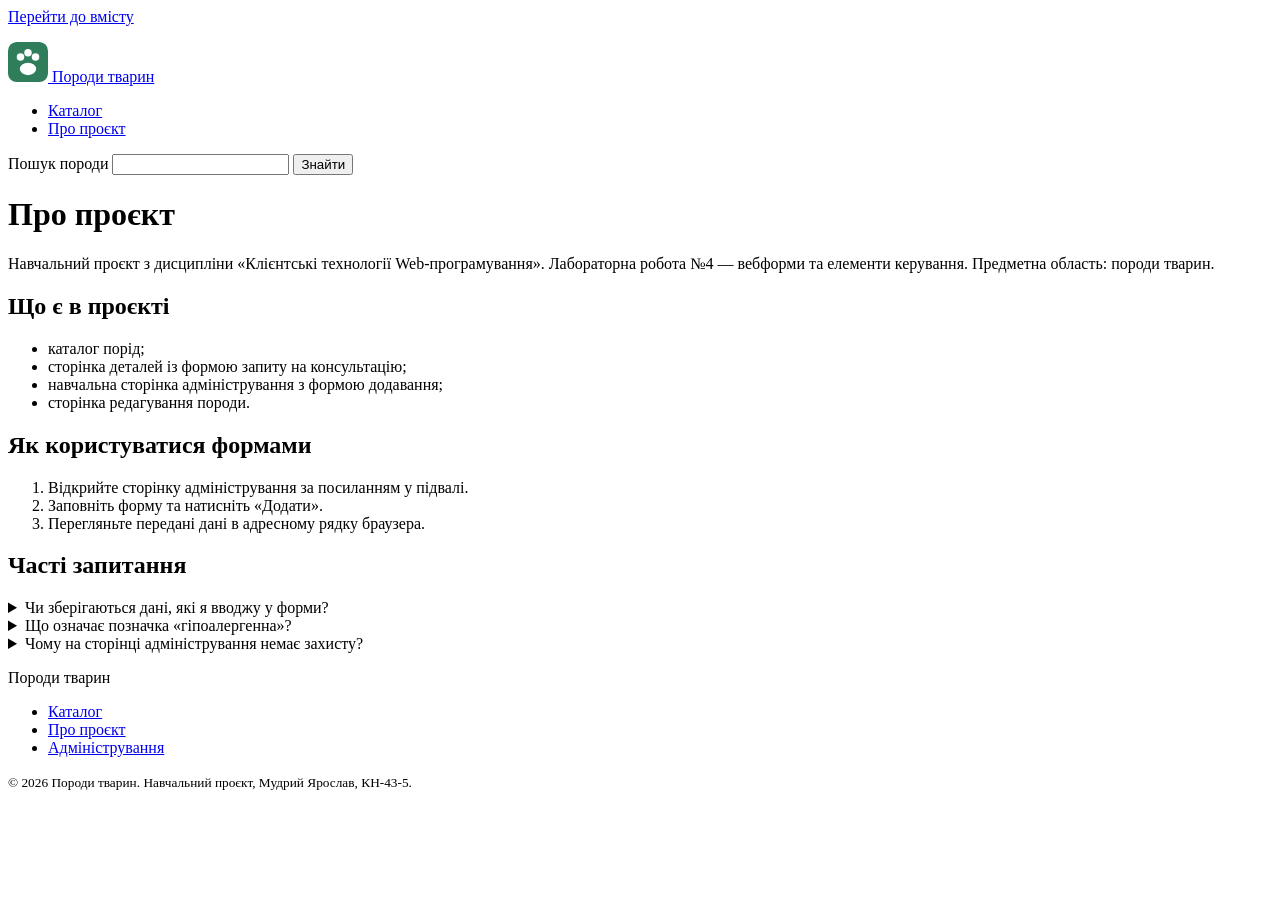
==== about.html @ d3039770 "Стилі каталогу та сторінки «Про проєкт»" ====
<!DOCTYPE html>
<html lang="uk">
<head>
  <meta charset="utf-8">
  <meta name="viewport" content="width=device-width, initial-scale=1">
  <title>Про проєкт — Породи тварин</title>
  <meta name="description" content="Про навчальний проєкт каталогу порід тварин: мета, склад і дані форм.">
  <link rel="icon" href="images/logo.svg" type="image/svg+xml">
  <link rel="stylesheet" href="css/main.css">
</head>
<body>
  <a class="skip-link" href="#main">Перейти до вмісту</a>
  <header class="site-header">
    <p class="site-header__brand"><a href="index.html"><img class="site-header__logo" src="images/logo.svg" alt="" width="40" height="40"> Породи тварин</a></p>
    <nav class="site-nav" aria-label="Основне меню">
      <ul>
        <li><a href="index.html">Каталог</a></li>
        <li><a href="about.html" aria-current="page">Про проєкт</a></li>
      </ul>
    </nav>
    <form class="search" action="index.html" method="get" role="search">
      <label class="form__label form__label--inline" for="site-search">Пошук породи</label>
      <input class="form__field" id="site-search" name="q" type="search" maxlength="60" autocomplete="off">
      <button class="button" type="submit">Знайти</button>
    </form>
  </header>
  <main class="page-text" id="main">
    <h1>Про проєкт</h1>
    <p>Навчальний проєкт з дисципліни «Клієнтські технології Web-програмування». Лабораторна робота №4 — вебформи та елементи керування. Предметна область: породи тварин.</p>
    <h2>Що є в проєкті</h2>
    <ul>
      <li>каталог порід;</li>
      <li>сторінка деталей із формою запиту на консультацію;</li>
      <li>навчальна сторінка адміністрування з формою додавання;</li>
      <li>сторінка редагування породи.</li>
    </ul>
    <h2>Як користуватися формами</h2>
    <ol>
      <li>Відкрийте сторінку адміністрування за посиланням у підвалі.</li>
      <li>Заповніть форму та натисніть «Додати».</li>
      <li>Перегляньте передані дані в адресному рядку браузера.</li>
    </ol>
    <h2>Часті запитання</h2>
    <div class="faq">
      <details class="faq__item">
        <summary class="faq__summary">Чи зберігаються дані, які я вводжу у форми?</summary>
        <p>Ні. Форми надсилаються методом GET на статичний сервер, тому дані лише з’являються в адресному рядку й ніде не зберігаються.</p>
      </details>
      <details class="faq__item">
        <summary class="faq__summary">Що означає позначка «гіпоалергенна»?</summary>
        <p>Це навчальна позначка в картці породи. Повністю безпечних для алергіків порід не існує, тому для реального вибору потрібна консультація лікаря.</p>
      </details>
      <details class="faq__item">
        <summary class="faq__summary">Чому на сторінці адміністрування немає захисту?</summary>
        <p>Це навчальна імітація. Контроль доступу й остаточну перевірку даних виконує сервер, якого в проєкті немає.</p>
      </details>
    </div>
  </main>
  <footer class="site-footer">
    <p>Породи тварин</p>
    <nav class="site-nav" aria-label="Службова навігація">
      <ul>
        <li><a href="index.html">Каталог</a></li>
        <li><a href="about.html">Про проєкт</a></li>
        <li><a href="admin.html">Адміністрування</a></li>
      </ul>
    </nav>
    <p><small>© 2026 Породи тварин. Навчальний проєкт, Мудрий Ярослав, КН-43-5.</small></p>
  </footer>
</body>
</html>
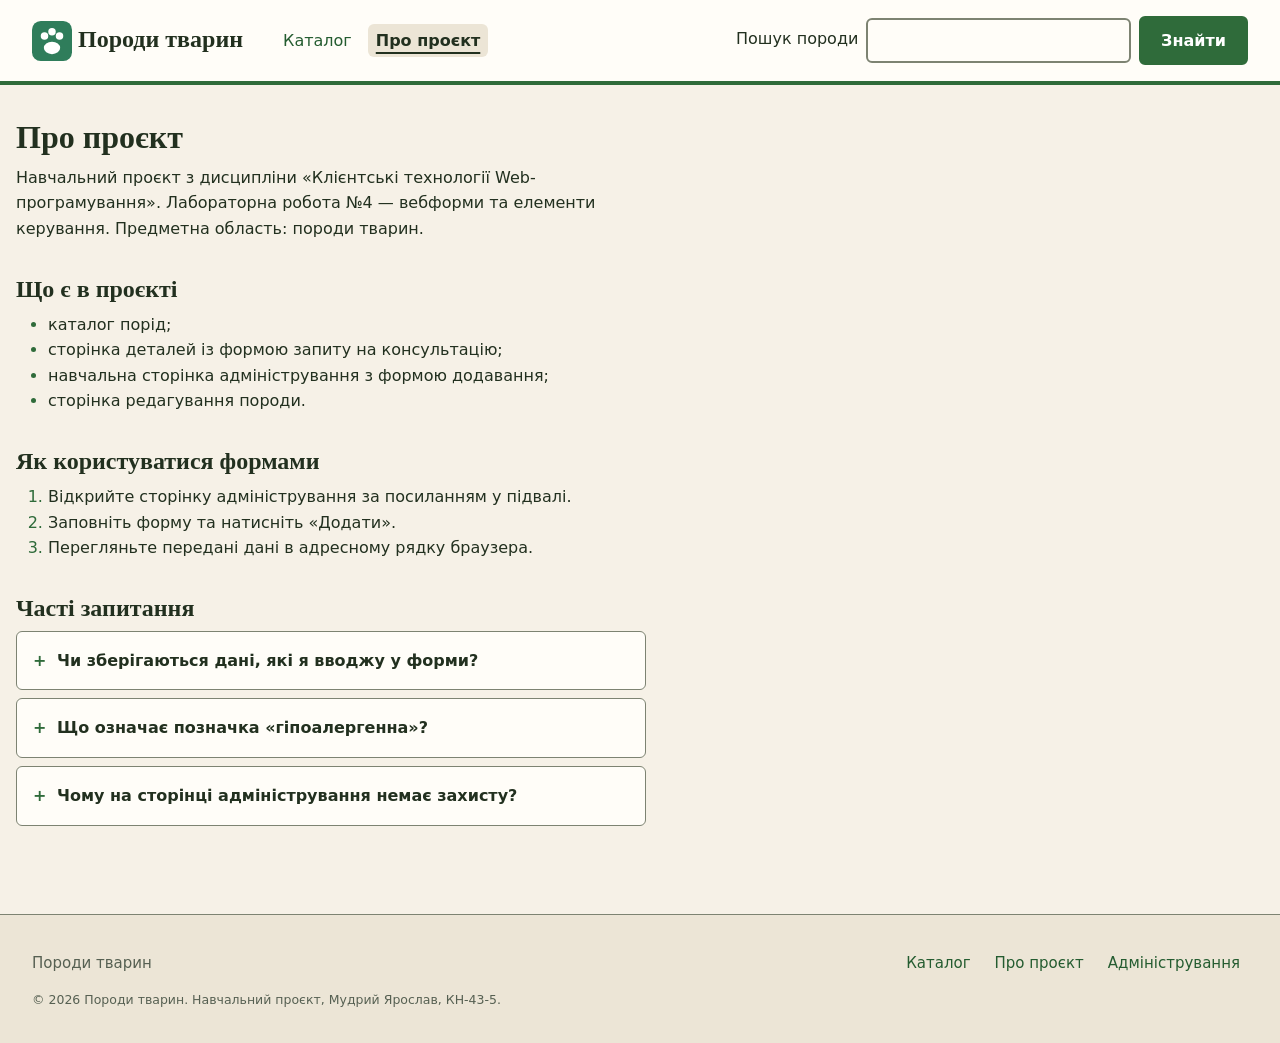
==== commit 7009c4a6: "Розмітка: класи для Flexbox, панель фільтрів, обгортки" ====
--- a/about.html
+++ b/about.html
@@ -4,7 +4,7 @@
   <meta charset="utf-8">
   <meta name="viewport" content="width=device-width, initial-scale=1">
   <title>Про проєкт — Породи тварин</title>
-  <meta name="description" content="Про навчальний проєкт каталогу порід тварин: мета, склад і дані форм.">
+  <meta name="description" content="Про навчальний проєкт «Породи тварин»: що в ньому є та як користуватися формами.">
   <link rel="icon" href="images/logo.svg" type="image/svg+xml">
   <link rel="stylesheet" href="css/main.css">
 </head>
@@ -12,8 +12,8 @@
   <a class="skip-link" href="#main">Перейти до вмісту</a>
   <header class="site-header">
     <p class="site-header__brand"><a href="index.html"><img class="site-header__logo" src="images/logo.svg" alt="" width="40" height="40"> Породи тварин</a></p>
-    <nav class="site-nav" aria-label="Основне меню">
-      <ul>
+    <nav class="site-nav site-nav--main" aria-label="Основне меню">
+      <ul class="site-nav__list">
         <li><a href="index.html">Каталог</a></li>
         <li><a href="about.html" aria-current="page">Про проєкт</a></li>
       </ul>
@@ -58,14 +58,14 @@
   </main>
   <footer class="site-footer">
     <p>Породи тварин</p>
-    <nav class="site-nav" aria-label="Службова навігація">
-      <ul>
+    <nav class="site-nav site-nav--footer" aria-label="Службова навігація">
+      <ul class="site-nav__list">
         <li><a href="index.html">Каталог</a></li>
         <li><a href="about.html">Про проєкт</a></li>
         <li><a href="admin.html">Адміністрування</a></li>
       </ul>
     </nav>
-    <p><small>© 2026 Породи тварин. Навчальний проєкт, Мудрий Ярослав, КН-43-5.</small></p>
+    <p class="site-footer__copy"><small>© 2026 Породи тварин. Навчальний проєкт, Мудрий Ярослав, КН-43-5.</small></p>
   </footer>
 </body>
-</html>
+</html>
--- a/css/main.css
+++ b/css/main.css
@@ -0,0 +1,834 @@
+@charset "UTF-8";
+@layer reset, base, components, utilities;
+@layer reset {
+  *,
+  *::before,
+  *::after {
+    box-sizing: border-box;
+  }
+  body {
+    margin: 0;
+  }
+  img {
+    max-inline-size: 100%;
+    block-size: auto;
+  }
+  input,
+  select,
+  textarea,
+  button {
+    font: inherit;
+  }
+}
+@layer base {
+  :root {
+    color-scheme: light dark;
+    --color-bg: #f6f1e7;
+    --color-surface: #fffdf8;
+    --color-surface-alt: #ece5d6;
+    --color-text: #22301f;
+    --color-text-muted: #566052;
+    --color-accent: #2f6b3a;
+    --color-on-accent: #ffffff;
+    --color-link: #245c30;
+    --color-border: #7d8372;
+    --color-focus: #1a5fb4;
+    --color-error: #b3261e;
+    --badge-dogs-bg: #f3dcc0;
+    --badge-dogs-text: #5a3410;
+    --badge-cats-bg: #e2dbf1;
+    --badge-cats-text: #3d2a66;
+    --badge-rabbits-bg: #f6d9de;
+    --badge-rabbits-text: #6a1f2e;
+    --badge-other-bg: #dce5d4;
+    --badge-other-text: #2a4120;
+    --badge-small-bg: #d7e8f2;
+    --badge-small-text: #17465f;
+    --badge-medium-bg: #f1e6b8;
+    --badge-medium-text: #5a4a0a;
+    --badge-large-bg: #f2cfc3;
+    --badge-large-text: #6b2410;
+    --font-body: system-ui, 'Segoe UI', Roboto, 'Helvetica Neue', Arial, sans-serif;
+    --font-heading: Georgia, 'Times New Roman', serif;
+    --font-mono: ui-monospace, 'Cascadia Code', Consolas, monospace;
+    --space-xs: 0.25rem;
+    --space-s: 0.5rem;
+    --space-m: 1rem;
+    --space-l: 2rem;
+    --space-xl: 3rem;
+    --radius-s: 6px;
+    --radius-card: 12px;
+    --radius-pill: 999px;
+    --shadow-card: 0 1px 3px rgb(0 0 0 / 0.12), 0 4px 12px rgb(0 0 0 / 0.08);
+    --measure: 65ch;
+  }
+  @media (prefers-color-scheme: dark) {
+    :root {
+      --color-bg: #131912;
+      --color-surface: #1c241b;
+      --color-surface-alt: #243023;
+      --color-text: #e8eee3;
+      --color-text-muted: #a9b5a3;
+      --color-accent: #86c991;
+      --color-on-accent: #0f1a10;
+      --color-link: #9ad7a4;
+      --color-border: #7b8777;
+      --color-focus: #8ab4f8;
+      --color-error: #ff9189;
+      --badge-dogs-bg: #5a3a1c;
+      --badge-dogs-text: #f7dfc2;
+      --badge-cats-bg: #3f3560;
+      --badge-cats-text: #e6dffa;
+      --badge-rabbits-bg: #6a2f3b;
+      --badge-rabbits-text: #fbdde2;
+      --badge-other-bg: #34502a;
+      --badge-other-text: #e0ecd8;
+      --badge-small-bg: #1f4a63;
+      --badge-small-text: #d9eefa;
+      --badge-medium-bg: #5e4f12;
+      --badge-medium-text: #f6ecc0;
+      --badge-large-bg: #6b3220;
+      --badge-large-text: #f7d9cf;
+      --shadow-card: 0 1px 3px rgb(0 0 0 / 0.5), 0 4px 12px rgb(0 0 0 / 0.35);
+    }
+  }
+}
+@layer base {
+  html {
+    font-size: 100%;
+  }
+  body {
+    background-color: var(--color-bg);
+    color: var(--color-text);
+    font-family: var(--font-body);
+    font-size: 1rem;
+    line-height: 1.6;
+  }
+  main {
+    padding-block: var(--space-l);
+    padding-inline: var(--space-m);
+  }
+  :where(h1, h2, h3, h4) {
+    margin-block: 0 var(--space-s);
+    font-family: var(--font-heading);
+    line-height: 1.25;
+  }
+  :where(h1) {
+    font-size: 2rem;
+  }
+  :where(h2) {
+    margin-block-start: var(--space-l);
+    font-size: 1.5rem;
+  }
+  :where(h3) {
+    font-size: 1.25rem;
+  }
+  main h3 {
+    color: var(--color-link);
+  }
+  p {
+    margin-block: 0 var(--space-m);
+  }
+  ul,
+  ol {
+    margin-block: 0 var(--space-m);
+    padding-inline-start: var(--space-l);
+  }
+  li::marker {
+    color: var(--color-accent);
+  }
+  a {
+    color: var(--color-link);
+    text-decoration-thickness: 1px;
+    text-underline-offset: 0.2em;
+  }
+  a:hover {
+    text-decoration-thickness: 3px;
+  }
+  :focus-visible {
+    outline: 3px solid var(--color-focus);
+    outline-offset: 2px;
+  }
+  table {
+    inline-size: 100%;
+    border-collapse: collapse;
+  }
+  th,
+  td {
+    padding-block: var(--space-s);
+    padding-inline: var(--space-m);
+    text-align: start;
+    vertical-align: top;
+  }
+  input[type=checkbox],
+  input[type=radio],
+  input[type=range] {
+    accent-color: var(--color-accent);
+  }
+  code,
+  kbd {
+    font-family: var(--font-mono);
+    font-size: 0.9em;
+  }
+  hr {
+    margin-block: var(--space-l);
+    border: 0;
+    border-block-start: 1px solid var(--color-border);
+  }
+  ::-moz-selection {
+    background-color: var(--color-accent);
+    color: var(--color-on-accent);
+  }
+  ::selection {
+    background-color: var(--color-accent);
+    color: var(--color-on-accent);
+  }
+}
+@layer components {
+  .skip-link {
+    position: absolute;
+    inset-block-start: -4rem;
+    inset-inline-start: var(--space-s);
+    z-index: 10;
+    padding-block: var(--space-s);
+    padding-inline: var(--space-m);
+    background-color: var(--color-accent);
+    border-radius: var(--radius-s);
+    color: var(--color-on-accent);
+    font-weight: 700;
+  }
+  .skip-link:focus {
+    inset-block-start: var(--space-s);
+  }
+  .site-header {
+    padding-block: var(--space-m);
+    padding-inline: var(--space-l);
+    background-color: var(--color-surface);
+    border-block-end: 4px solid var(--color-accent);
+    display: flex;
+    flex-wrap: wrap;
+    align-items: center;
+    gap: var(--space-s) var(--space-l);
+  }
+  .site-header__brand {
+    margin: 0;
+    font-family: var(--font-heading);
+    font-size: 1.5rem;
+    font-weight: 700;
+  }
+  .site-header__brand a {
+    color: var(--color-text);
+    text-decoration: none;
+  }
+  .site-header__logo {
+    inline-size: auto;
+    block-size: 2.5rem;
+    vertical-align: middle;
+  }
+  .site-nav ul {
+    margin: 0;
+    padding: 0;
+    list-style: none;
+  }
+  .site-nav .site-nav__list {
+    display: flex;
+    flex-wrap: wrap;
+    gap: var(--space-xs) var(--space-s);
+  }
+  .site-nav a {
+    display: inline-block;
+    padding-block: var(--space-xs);
+    padding-inline: var(--space-s);
+    border-radius: var(--radius-s);
+    text-decoration: none;
+  }
+  .site-nav a:hover {
+    background-color: var(--color-surface-alt);
+    text-decoration: underline;
+  }
+  .site-nav a[aria-current=page] {
+    background-color: var(--color-surface-alt);
+    color: var(--color-text);
+    font-weight: 700;
+    text-decoration: underline;
+    text-decoration-thickness: 2px;
+    text-underline-offset: 0.35em;
+  }
+  .search {
+    display: flex;
+    flex-wrap: wrap;
+    align-items: center;
+    gap: var(--space-s);
+    flex: 1 1 22rem;
+    max-inline-size: 32rem;
+    margin-inline-start: auto;
+  }
+  .search .form__label--inline {
+    margin-inline-start: 0;
+  }
+  .search .form__field {
+    flex: 1 1 12rem;
+    inline-size: auto;
+    min-inline-size: 0;
+  }
+  .site-footer {
+    margin-block-start: var(--space-xl);
+    padding-block: var(--space-l);
+    padding-inline: var(--space-l);
+    background-color: var(--color-surface-alt);
+    border-block-start: 1px solid var(--color-border);
+    color: var(--color-text-muted);
+    font-size: 0.9375rem;
+    display: flex;
+    flex-wrap: wrap;
+    align-items: center;
+    justify-content: space-between;
+    gap: var(--space-s) var(--space-l);
+  }
+  .site-footer p {
+    margin: 0;
+  }
+  .site-footer .site-footer__copy {
+    flex-basis: 100%;
+  }
+  .site-footer .site-nav a:hover,
+  .site-footer .site-nav a[aria-current=page] {
+    background-color: transparent;
+    outline: 1px solid var(--color-border);
+  }
+  .page-text {
+    max-inline-size: var(--measure);
+  }
+  .figure {
+    margin: 0 0 var(--space-m);
+  }
+  .figure img {
+    display: block;
+    border: 1px solid var(--color-border);
+    border-radius: var(--radius-card);
+  }
+  .figure figcaption {
+    margin-block-start: var(--space-xs);
+    color: var(--color-text-muted);
+    font-size: 0.875rem;
+  }
+}
+@layer components {
+  .breadcrumbs {
+    margin-block-end: var(--space-m);
+    font-size: 0.9375rem;
+  }
+  .breadcrumbs .breadcrumbs__list {
+    display: flex;
+    flex-wrap: wrap;
+    align-items: center;
+    margin: 0;
+    padding: 0;
+    list-style: none;
+  }
+  .breadcrumbs li + li::before {
+    content: "/";
+    margin-inline: var(--space-s);
+    color: var(--color-text-muted);
+  }
+  .breadcrumbs [aria-current=page] {
+    color: var(--color-text-muted);
+    text-decoration: none;
+  }
+}
+@layer components {
+  .card {
+    display: flex;
+    flex-direction: column;
+    margin: 0;
+    padding: var(--space-m);
+    background-color: var(--color-surface);
+    border: 1px solid var(--color-border);
+    border-radius: var(--radius-card);
+    box-shadow: var(--shadow-card);
+  }
+  .card:has([data-hypoallergenic=true]) {
+    border-color: var(--color-accent);
+    border-width: 2px;
+    background-color: color-mix(in srgb, var(--color-accent) 8%, var(--color-surface));
+  }
+  .card__image {
+    display: block;
+    margin-block-end: var(--space-m);
+    border-radius: var(--radius-s);
+  }
+  .card__title {
+    margin-block-end: var(--space-s);
+    color: var(--color-text);
+    font-size: 1.25rem;
+  }
+  .card__facts {
+    display: flex;
+    flex-wrap: wrap;
+    align-items: center;
+    gap: var(--space-xs);
+    margin: 0;
+    margin-block-start: auto;
+    padding: 0;
+    list-style: none;
+  }
+  .card__weight {
+    display: inline-block;
+    padding-block: var(--space-xs);
+    padding-inline: var(--space-s);
+    background-color: var(--color-surface-alt);
+    border-radius: var(--radius-s);
+    font-family: var(--font-mono);
+    font-size: 1rem;
+    font-weight: 700;
+    font-variant-numeric: tabular-nums;
+  }
+  .card__status {
+    display: inline-block;
+    font-size: 0.9375rem;
+  }
+  .card__status:is([data-hypoallergenic=true], [data-apartment=true]) {
+    color: var(--color-link);
+    font-weight: 600;
+  }
+  .card__status:is([data-hypoallergenic=true], [data-apartment=true])::before {
+    content: "✓ ";
+  }
+  .card__status:is([data-hypoallergenic=false], [data-apartment=false]) {
+    color: var(--color-text-muted);
+  }
+}
+@layer components {
+  .filters {
+    display: flex;
+    flex-wrap: wrap;
+    align-items: flex-end;
+    gap: var(--space-m) var(--space-l);
+    margin-block-end: var(--space-l);
+    padding: var(--space-m);
+    background-color: var(--color-surface);
+    border: 1px solid var(--color-border);
+    border-radius: var(--radius-card);
+  }
+  .filters__group {
+    min-inline-size: 0;
+    margin: 0;
+    padding: 0;
+    border: 0;
+  }
+  .filters__legend {
+    margin-block-end: var(--space-xs);
+    padding: 0;
+    font-weight: 600;
+  }
+  .filters__row {
+    display: flex;
+    flex-wrap: wrap;
+    align-items: center;
+    gap: var(--space-s);
+  }
+  .filters__row .form__label--inline {
+    margin: 0;
+  }
+  .filters__row .form__field {
+    inline-size: auto;
+  }
+  .filters__actions {
+    display: flex;
+    flex-wrap: wrap;
+    gap: var(--space-s);
+    margin-inline-start: auto;
+  }
+  .chips {
+    display: flex;
+    flex-wrap: wrap;
+    gap: var(--space-s);
+  }
+  .chip__input {
+    position: absolute;
+    inline-size: 1px;
+    block-size: 1px;
+    margin: -1px;
+    opacity: 0;
+  }
+  .chip {
+    display: inline-flex;
+    align-items: center;
+    min-block-size: 2.75rem;
+    padding-inline: var(--space-m);
+    background-color: var(--color-surface);
+    border: 2px solid var(--color-border);
+    border-radius: var(--radius-pill);
+    color: var(--color-text);
+    font-weight: 600;
+    cursor: pointer;
+  }
+  .chip:hover {
+    background-color: var(--color-surface-alt);
+  }
+  .chip__input:checked + .chip {
+    background-color: var(--color-accent);
+    border-color: var(--color-accent);
+    color: var(--color-on-accent);
+  }
+  .chip__input:checked + .chip::before {
+    content: "✓ ";
+  }
+  .chip__input:focus-visible + .chip {
+    outline: 3px solid var(--color-focus);
+    outline-offset: 2px;
+  }
+  .catalog {
+    display: flex;
+    flex-wrap: wrap;
+    align-items: stretch;
+    gap: var(--space-m);
+  }
+  .catalog > .card {
+    flex: 1 1 16rem;
+    max-inline-size: 24rem;
+  }
+  .breed {
+    display: flex;
+    flex-wrap: wrap;
+    align-items: flex-start;
+    gap: var(--space-m) var(--space-l);
+    margin-block-end: var(--space-l);
+  }
+  .breed__media {
+    flex: 1 1 16rem;
+    max-inline-size: 26rem;
+    margin: 0;
+  }
+  .breed__info {
+    flex: 2 1 18rem;
+    min-inline-size: 0;
+  }
+  .breed__info h2 {
+    margin-block-start: 0;
+  }
+}
+@layer components {
+  .badge {
+    display: inline-block;
+    padding-block: 0.15em;
+    padding-inline: 0.7em;
+    border-radius: var(--radius-pill);
+    font-size: 0.8125rem;
+    font-weight: 600;
+    line-height: 1.5;
+    background-color: var(--color-surface-alt);
+    color: var(--color-text);
+  }
+  .badge[data-category=dogs] {
+    background-color: var(--badge-dogs-bg);
+    color: var(--badge-dogs-text);
+  }
+  .badge[data-category=cats] {
+    background-color: var(--badge-cats-bg);
+    color: var(--badge-cats-text);
+  }
+  .badge[data-category=rabbits] {
+    background-color: var(--badge-rabbits-bg);
+    color: var(--badge-rabbits-text);
+  }
+  .badge[data-category=other] {
+    background-color: var(--badge-other-bg);
+    color: var(--badge-other-text);
+  }
+  .badge[data-size=small] {
+    background-color: var(--badge-small-bg);
+    color: var(--badge-small-text);
+  }
+  .badge[data-size=medium] {
+    background-color: var(--badge-medium-bg);
+    color: var(--badge-medium-text);
+  }
+  .badge[data-size=large] {
+    background-color: var(--badge-large-bg);
+    color: var(--badge-large-text);
+  }
+}
+@layer components {
+  .data-table {
+    margin-block-end: var(--space-l);
+    background-color: var(--color-surface);
+    border: 1px solid var(--color-border);
+  }
+  .data-table caption {
+    padding-block: var(--space-s);
+    color: var(--color-text-muted);
+    font-size: 0.9375rem;
+    text-align: start;
+  }
+  .data-table thead th {
+    background-color: var(--color-surface-alt);
+    border-block-end: 2px solid var(--color-accent);
+    font-weight: 700;
+  }
+  .data-table tbody th {
+    font-weight: 600;
+  }
+  .data-table tbody th,
+  .data-table td {
+    border-block-end: 1px solid var(--color-border);
+  }
+  .data-table tbody tr:nth-child(even) {
+    background-color: var(--color-surface-alt);
+  }
+  .data-table tbody tr:hover {
+    background-color: color-mix(in srgb, var(--color-accent) 14%, var(--color-surface));
+  }
+  .row-actions {
+    display: flex;
+    flex-wrap: wrap;
+    align-items: center;
+    gap: var(--space-xs) var(--space-s);
+  }
+  .data-table__num {
+    font-variant-numeric: tabular-nums;
+    text-align: end;
+  }
+}
+@layer components {
+  .spec-list {
+    margin-block: 0 var(--space-l);
+    padding: var(--space-m);
+    background-color: var(--color-surface);
+    border: 1px solid var(--color-border);
+    border-radius: var(--radius-card);
+  }
+  .spec-list > div {
+    padding-block: var(--space-s);
+    border-block-end: 1px dashed var(--color-border);
+  }
+  .spec-list > div:first-child {
+    padding-block-start: 0;
+  }
+  .spec-list > div:last-child {
+    padding-block-end: 0;
+    border-block-end: 0;
+  }
+  .spec-list dt {
+    color: var(--color-text-muted);
+    font-size: 0.875rem;
+    font-weight: 700;
+    letter-spacing: 0.04em;
+    text-transform: uppercase;
+  }
+  .spec-list dd {
+    margin-block: var(--space-xs) 0;
+    margin-inline-start: 0;
+    font-size: 1.0625rem;
+  }
+}
+@layer components {
+  .faq {
+    max-inline-size: var(--measure);
+  }
+  .faq__item {
+    margin-block-end: var(--space-s);
+    background-color: var(--color-surface);
+    border: 1px solid var(--color-border);
+    border-radius: var(--radius-s);
+  }
+  .faq__item > :not(summary) {
+    margin-inline: var(--space-m);
+  }
+  .faq__item[open] {
+    border-color: var(--color-accent);
+  }
+  .faq__item[open] > .faq__summary::before {
+    content: "−";
+  }
+  .faq__summary {
+    padding: var(--space-m);
+    font-weight: 600;
+    cursor: pointer;
+    list-style: none;
+  }
+  .faq__summary::before {
+    content: "+";
+    display: inline-block;
+    inline-size: 1.5rem;
+    color: var(--color-accent);
+    font-weight: 700;
+  }
+  .faq__summary:hover {
+    background-color: var(--color-surface-alt);
+  }
+}
+@layer components {
+  .form {
+    max-inline-size: 40rem;
+    margin-block-end: var(--space-l);
+    padding: var(--space-m);
+    background-color: var(--color-surface);
+    border: 1px solid var(--color-border);
+    border-radius: var(--radius-card);
+  }
+  .form__group {
+    min-inline-size: 0;
+    margin-block: 0 var(--space-m);
+    padding: var(--space-m);
+    border: 1px solid var(--color-border);
+    border-radius: var(--radius-s);
+  }
+  .form__legend {
+    padding-inline: var(--space-s);
+    color: var(--color-link);
+    font-family: var(--font-heading);
+    font-size: 1.125rem;
+    font-weight: 700;
+  }
+  .form__row {
+    margin-block: 0 var(--space-m);
+  }
+  .form__row:has(:required) > .form__label::after {
+    content: " *";
+    color: var(--color-error);
+  }
+  .form__row:has(.form__field:user-invalid) > .form__label::before {
+    content: "⚠ ";
+  }
+  .form__label {
+    display: block;
+    margin-block-end: var(--space-xs);
+    font-weight: 600;
+  }
+  .form__label--inline {
+    display: inline;
+    margin-inline-start: var(--space-xs);
+    font-weight: 400;
+  }
+  .form__field {
+    inline-size: 100%;
+    padding-block: 0.5em;
+    padding-inline: 0.75em;
+    background-color: var(--color-surface);
+    border: 2px solid var(--color-border);
+    border-radius: var(--radius-s);
+    color: var(--color-text);
+  }
+  .form__field:focus-visible {
+    outline: 3px solid var(--color-focus);
+    outline-offset: 2px;
+    border-color: var(--color-focus);
+  }
+  .form__field:user-invalid {
+    border-color: var(--color-error);
+    box-shadow: 0 0 0 2px var(--color-error);
+  }
+  .form__field:disabled {
+    opacity: 0.6;
+    cursor: not-allowed;
+  }
+  textarea.form__field {
+    min-block-size: 6rem;
+    resize: vertical;
+  }
+  input[type=file].form__field {
+    padding: var(--space-s);
+  }
+  input[type=file].form__field::file-selector-button {
+    margin-inline-end: var(--space-s);
+    padding-block: var(--space-xs);
+    padding-inline: var(--space-s);
+    background-color: var(--color-surface-alt);
+    border: 1px solid var(--color-border);
+    border-radius: var(--radius-s);
+    color: var(--color-text);
+    cursor: pointer;
+  }
+  .form__options {
+    display: flex;
+    flex-wrap: wrap;
+    gap: var(--space-xs) var(--space-l);
+  }
+  .form__row--check {
+    display: flex;
+    align-items: baseline;
+    gap: var(--space-s);
+  }
+  .form__row--check .form__label--inline {
+    margin: 0;
+  }
+  .form__option {
+    margin: 0;
+  }
+  .form__option label {
+    font-weight: 400;
+  }
+  .form__range {
+    inline-size: 100%;
+  }
+  .form__hint {
+    margin-block: calc(-1 * var(--space-s)) var(--space-m);
+    color: var(--color-text-muted);
+    font-size: 0.875rem;
+  }
+  .form__actions {
+    display: flex;
+    flex-wrap: wrap;
+    align-items: center;
+    gap: var(--space-s) var(--space-m);
+    margin-block: var(--space-m) 0;
+  }
+  .form__preview {
+    display: block;
+    margin-block-end: var(--space-m);
+    border: 1px solid var(--color-border);
+    border-radius: var(--radius-s);
+  }
+}
+@layer components {
+  .button {
+    display: inline-block;
+    padding-block: 0.6em;
+    padding-inline: 1.25em;
+    background-color: var(--color-accent);
+    border: 2px solid var(--color-accent);
+    border-radius: var(--radius-s);
+    color: var(--color-on-accent);
+    font-weight: 700;
+    cursor: pointer;
+  }
+  .button:hover {
+    background-color: color-mix(in srgb, var(--color-accent) 80%, var(--color-text));
+    border-color: color-mix(in srgb, var(--color-accent) 80%, var(--color-text));
+  }
+  .button[type=reset] {
+    background-color: transparent;
+    border-color: var(--color-border);
+    color: var(--color-text);
+    font-weight: 600;
+  }
+  .button[type=reset]:hover {
+    background-color: var(--color-surface-alt);
+    border-color: var(--color-text);
+  }
+  @media (prefers-reduced-motion: no-preference) {
+    .button {
+      transition: background-color 0.15s ease, border-color 0.15s ease;
+    }
+  }
+}
+@layer utilities {
+  .visually-hidden {
+    position: absolute;
+    inline-size: 1px;
+    block-size: 1px;
+    margin: -1px;
+    padding: 0;
+    overflow: hidden;
+    clip-path: inset(50%);
+    white-space: nowrap;
+    border: 0;
+  }
+  .text-muted {
+    color: var(--color-text-muted);
+  }
+  .text-end {
+    text-align: end;
+  }
+}
